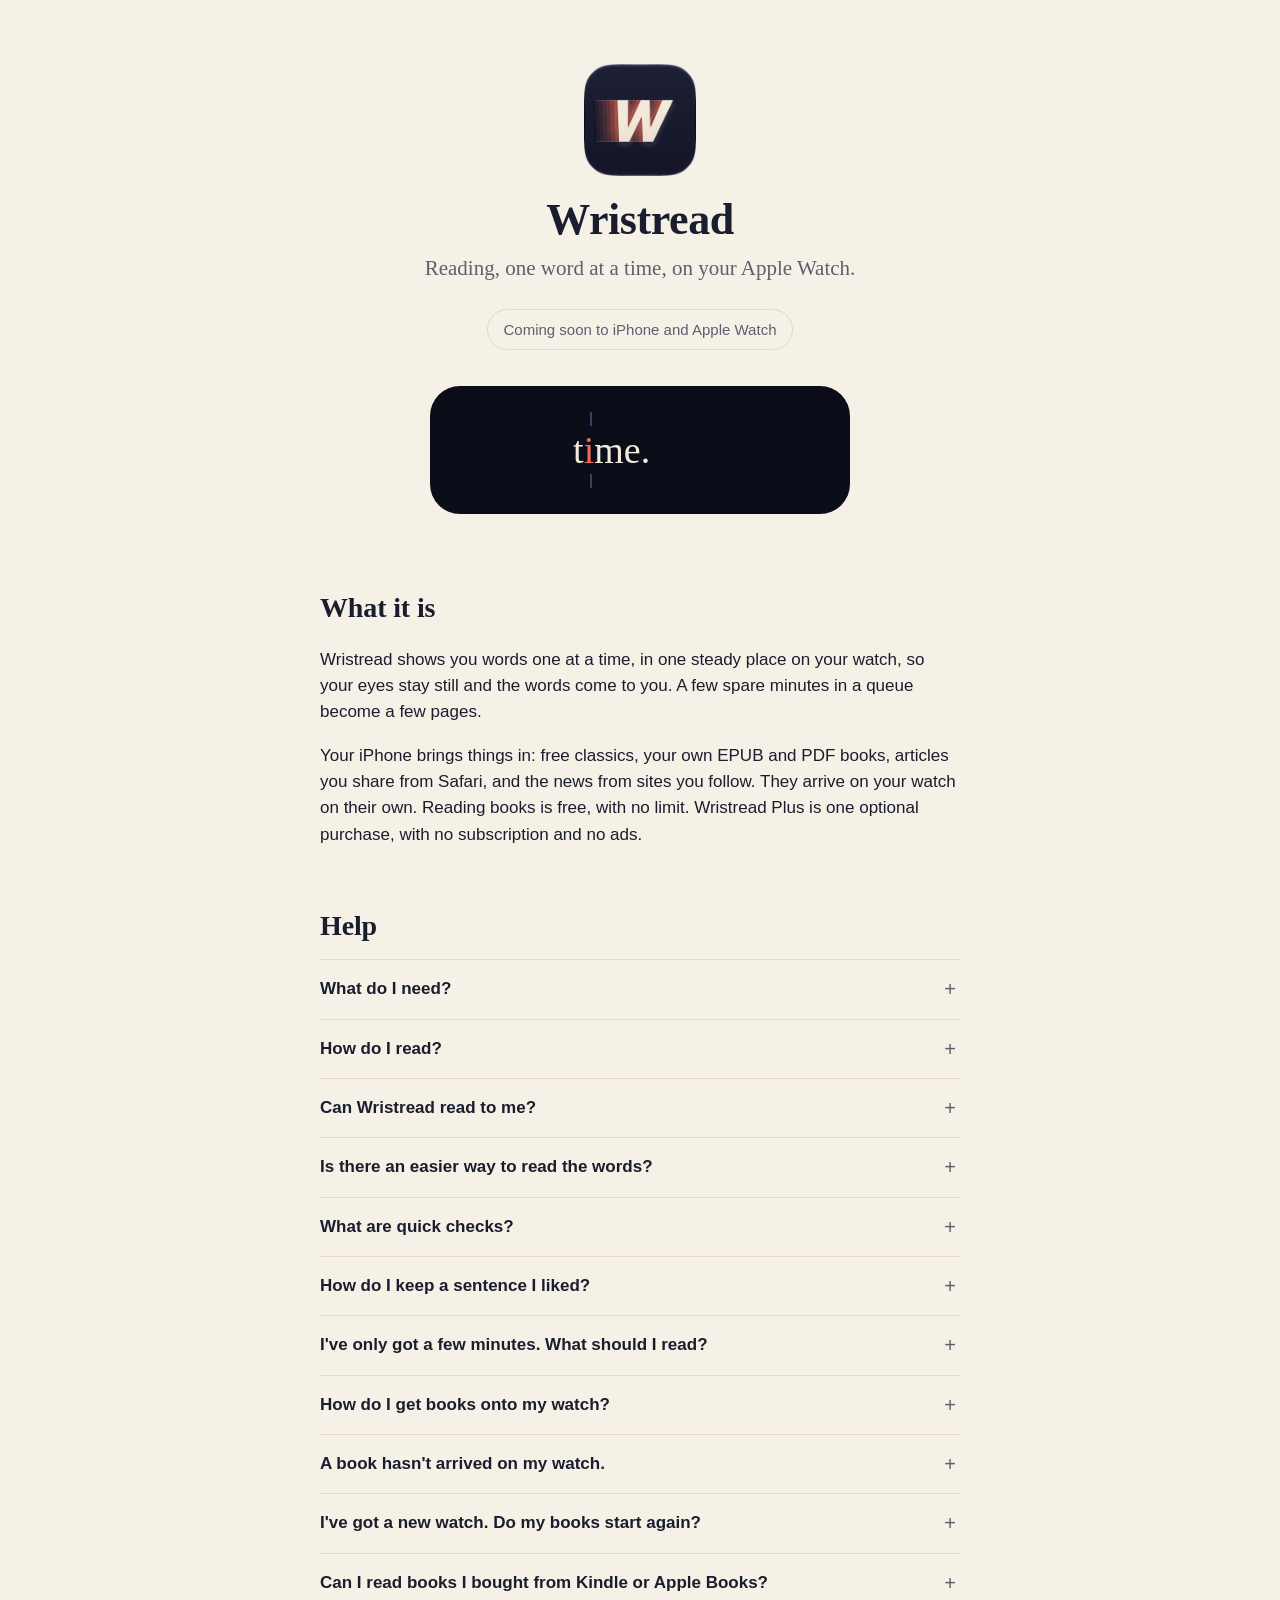
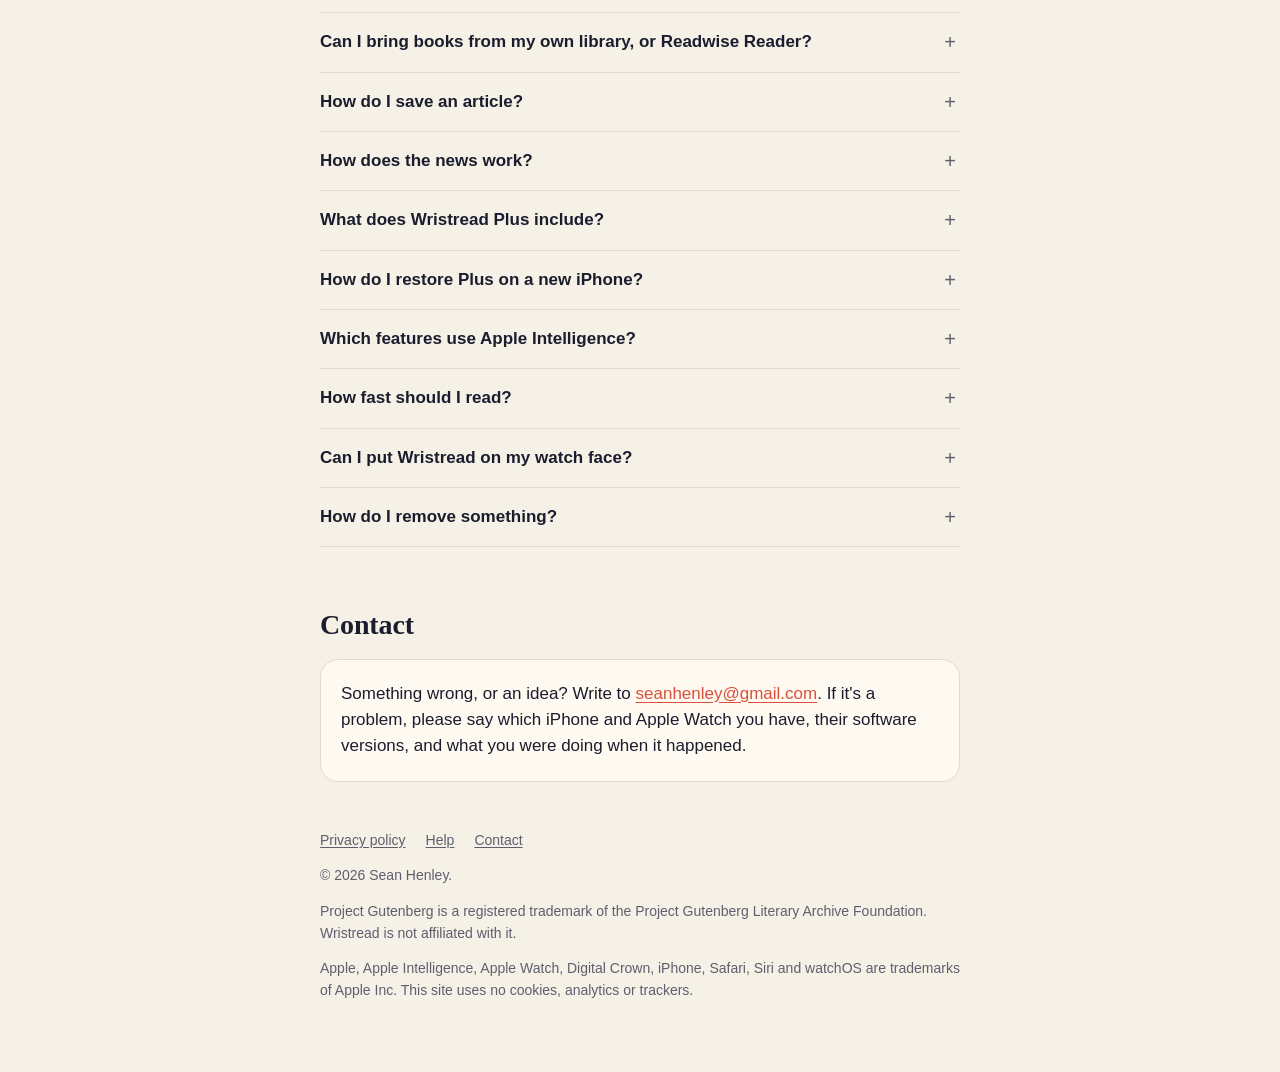
==== index.html @ 84774467 "Wristread help and privacy pages, 19 October 2026" ====
<!doctype html>
<html lang="en">
<head>
  <meta charset="utf-8">
  <meta name="viewport" content="width=device-width, initial-scale=1">
  <title>Wristread</title>
  <meta name="description" content="Read on your Apple Watch, one word at a time. Books, articles and the news, brought in by your iPhone. Help, questions and contact.">
  <meta name="theme-color" content="#141729">
  <meta property="og:title" content="Wristread">
  <meta property="og:description" content="Reading, one word at a time, on your Apple Watch.">
  <meta property="og:image" content="icon.png">
  <link rel="icon" type="image/png" href="favicon.png">
  <link rel="apple-touch-icon" href="apple-touch-icon.png">
  <link rel="stylesheet" href="site.css">
</head>
<body>
  <header class="masthead">
    <img src="icon.png" alt="The Wristread icon: a cream italic W leaving a coral motion trail on dark ink.">
    <h1>Wristread</h1>
    <p class="line">Reading, one word at a time, on your Apple Watch.</p>
    <!-- At launch, replace this with Apple's "Download on the App Store" badge linking to the listing. -->
    <span class="badge">Coming soon to iPhone and Apple Watch</span>
    <div class="reader" aria-hidden="true"><div class="word" id="word"></div></div>
  </header>

  <main>
    <h2>What it is</h2>
    <p>Wristread shows you words one at a time, in one steady place on your watch, so your eyes stay still and the words come to you. A few spare minutes in a queue become a few pages.</p>
    <p>Your iPhone brings things in: free classics, your own EPUB and PDF books, articles you share from Safari, and the news from sites you follow. They arrive on your watch on their own. Reading books is free, with no limit. Wristread Plus is one optional purchase, with no subscription and no ads.</p>

    <h2 id="help">Help</h2>

    <details>
      <summary>What do I need?</summary>
      <p>An iPhone with iOS 27 or later, paired with an Apple Watch with watchOS 27 or later. You read on the watch; the iPhone app is where books, articles and news come in.</p>
    </details>

    <details>
      <summary>How do I read?</summary>
      <p>Open a book on your watch and tap the screen to start or pause, or double-tap your fingers on watches with Double Tap. While it's playing, turn the Digital Crown to go faster or slower. While it's paused, the crown steps back and forth a word at a time. Lowering your wrist pauses.</p>
      <p>Lost the thread? Press and hold the screen to glance back at the sentence so far. If you glance back three times in a minute, Wristread eases the speed off a little (you can turn that off in Settings).</p>
      <p>Paused on a word you don't know? Turn the crown back to it and hold the screen. With Wristread Plus, you'll see what it means in that sentence (this needs Apple Intelligence).</p>
      <p>The first time you open Wristread on your watch, a short introduction finds a pace that feels comfortable for you. You can also take the reading test in the iPhone app and start from your result.</p>
    </details>

    <details>
      <summary>Can Wristread read to me?</summary>
      <p>Yes, with Read Along. Connect AirPods or other Bluetooth headphones to your watch, open a book, and tap the headphones at the top right of the reader. Each word is spoken as it appears, each chapter is announced by name, and it keeps reading when you lower your wrist. Turn the Digital Crown to set the listening speed, which is kept separately from your reading speed.</p>
      <p>Pause and resume from your AirPods or the watch's Now Playing controls. Now Playing's skip buttons go back or forward a sentence. On AirPods, previous track says the last sentence again, and next track moves on to the next chapter or story. For a sleep timer, pause, tap the list button at the bottom right of the reader, and choose the end of the chapter, or 5 to 45 minutes.</p>
      <p>When an article or story ends, Keep listening carries on to the next unread one (you can turn it off in Settings). With Plus, In short first tells you in a sentence what the next one is about, so you can skip it with your AirPods. It's written by Apple Intelligence on your iPhone. Turn on Show the sentence to follow each word lit up in its sentence. Choose and preview a voice in Settings, including your Personal Voice if you've made one.</p>
      <p>You can also ask Siri on your watch to "read to me in Wristread" or "listen to the news in Wristread".</p>
      <p>Read Along is part of Wristread Plus. You can try it free on the built-in guide, How to Wristread.</p>
    </details>

    <details>
      <summary>Is there an easier way to read the words?</summary>
      <p>Turn on Easy Reading in Settings on your watch. It uses rounded, widely spaced letters, one word at a time, and it may help some readers. Blink beats add a short rest between paragraphs. Both are free.</p>
    </details>

    <details>
      <summary>What are quick checks?</summary>
      <p>When you read on from one chapter into the next, Wristread asks two short questions about the end of the chapter you've just finished. It then shows your effective speed: your speed times how much you took in. It's a more honest number than speed alone.</p>
      <p>Today's understanding is in Settings, then Reading stats, on your watch. With Plus, so is your effective speed over the week. Quick checks are free and need Apple Intelligence. They're on unless you turn them off in Settings.</p>
    </details>

    <details>
      <summary>How do I keep a sentence I liked?</summary>
      <p>Highlight it. While paused, tap the highlighter at the bottom of the reader. While reading or listening, say "Save that in Wristread" to Siri on your watch and the sentence you're on is kept. Your highlights wait on your iPhone, in Library → Highlights and on each book's page, ready to share.</p>
      <p>With Wristread Plus and Readwise connected, they also go to your Readwise account.</p>
    </details>

    <details>
      <summary>I've only got a few minutes. What should I read?</summary>
      <p>Ask Siri on your watch to "read for five minutes in Wristread" (anything from two to thirty). Wristread opens the unread article, story or chapter that best fits the time at your speed. Once it has learned when you usually read, the Smart Stack offers something before then too.</p>
    </details>

    <details>
      <summary>How do I get books onto my watch?</summary>
      <p>In the iPhone app, tap <strong>+</strong>:</p>
      <ul>
        <li><strong>Free Classics</strong>: public-domain books from Project Gutenberg, one tap each.</li>
        <li><strong>Import a File</strong>: EPUB, PDF, plain text, Markdown, web pages and RTF.</li>
      </ul>
      <p>You can also open a file in Wristread from Files, Mail or any app's share sheet. Everything you add is sent to your watch by itself.</p>
    </details>

    <details>
      <summary>A book hasn't arrived on my watch.</summary>
      <p>Books travel from your iPhone to your watch over Bluetooth and Wi-Fi, and arrive the next time Wristread opens on your watch. Keep your iPhone nearby and open Wristread on both. A long book can take a few minutes.</p>
      <p>If the iPhone app asks you to install Wristread on your watch, open the Watch app on your iPhone, find Wristread, and tap Install. If a transfer fails, Wristread tries again the next time you open it on either device.</p>
    </details>

    <details>
      <summary>I've got a new watch. Do my books start again?</summary>
      <p>No. Your iPhone keeps your place in every book, as your watch last reported it. When your books arrive on a new or reset watch, each one carries on where you left off. Your places are kept with your library on your iPhone, so they're in its backups too.</p>
    </details>

    <details>
      <summary>Can I read books I bought from Kindle or Apple Books?</summary>
      <p>No. Books protected with DRM can't be opened by any other app. DRM-free EPUBs work, including those from Project Gutenberg, Standard Ebooks and the many publishers and stores that sell books without DRM.</p>
    </details>

    <details>
      <summary>Can I bring books from my own library, or Readwise Reader?</summary>
      <p>With Wristread Plus, yes. In the iPhone app, tap <strong>+</strong>, then Libraries &amp; Readwise.</p>
      <ul>
        <li><strong>Your libraries</strong>: any OPDS catalog, such as Calibre's content server (usually <code>http://your-mac.local:8080/opds</code>), Kavita or Komga. Add a sign-in if your library needs one. Wristread asks to use your local network the first time, to reach a library on your Mac or home server.</li>
        <li><strong>Readwise</strong>: connect with your Readwise access token. The newest articles in your Shortlist and Later lists arrive on your watch, and when you finish one on your wrist it's archived in Reader. Your highlights go to Readwise, and your Daily Review arrives each morning to read or hear.</li>
      </ul>
    </details>

    <details>
      <summary>How do I save an article?</summary>
      <p>In Safari, tap Share, then Wristread. The page is saved as you see it, so articles you're signed in to come through too. In the app, you can also tap <strong>+</strong>, then Save an Article, and paste a link.</p>
      <p>Your first five articles are free. Wristread Plus saves as many as you like.</p>
    </details>

    <details>
      <summary>How does the news work?</summary>
      <p>Tap <strong>+</strong>, then News Sources. Choose a suggestion, or type a site's address (like theguardian.com) or paste a feed link. Many paid newsletters give subscribers a private feed link, and that works too.</p>
      <p>Each time Wristread refreshes, it brings the newest few stories from each source, from the last day and a half. Stories leave your library after three days. You can follow one source free, and any number with Plus. In News Sources, each site shows its latest headline and how many of its stories you have, so you can see it's working.</p>
      <p>With Plus, Today in Brief turns the day's stories into one calm two-minute read, written by Apple Intelligence on your iPhone. It needs at least three stories from the last day to work from.</p>
    </details>

    <details>
      <summary>What does Wristread Plus include?</summary>
      <p>One purchase, yours for good. There's no subscription, it's shared with your family through Family Sharing, and every Plus feature added later is included. It adds:</p>
      <ul>
        <li><strong>Listen</strong>: Read Along, with each word spoken through your AirPods as it appears.</li>
        <li><strong>Read more of what you like</strong>: unlimited saved articles, as many news sources as you like, and your own libraries and Readwise Reader (see below).</li>
        <li><strong>Apple Intelligence</strong>: Today in Brief, the day's news as one calm two-minute read; In short, a sentence on each story before it's read to you; recaps and questions about your book, without spoilers; and word meanings, by holding a paused word.*</li>
        <li><strong>Make it yours</strong>: the live complication, which fills as you read through the chapter and shows the minutes left in it; speed training; your reading history by week and month; and reading styles (rounded, serif or mono type, six focus colours, and two or three words at a time).</li>
      </ul>
      <p class="small">* Needs a device and region where Apple Intelligence is available and turned on.</p>
      <p>Always free: the reader with every comfort feature, unlimited books, five articles and one news source, Read Along in the built-in guide, the introduction, reading test and quick checks, today's reading stats, and Siri, Shortcuts and Spotlight.</p>
      <p>You can get Plus on your iPhone (Get Plus, at the top left of the library) or on your watch (Settings, the gear at the top left of the library, then Wristread Plus). It's the same purchase on both.</p>
    </details>

    <details>
      <summary>How do I restore Plus on a new iPhone?</summary>
      <p>Open Wristread on your iPhone, tap Get Plus at the top left of the library, then Restore. On the watch, it's in Settings, then Wristread Plus, then Restore. With Family Sharing, members of your family get Plus without buying it again.</p>
      <p>Changed your mind? Purchases go through Apple, so you can ask Apple for a refund at <a href="https://reportaproblem.apple.com">reportaproblem.apple.com</a>.</p>
    </details>

    <details>
      <summary>Which features use Apple Intelligence?</summary>
      <p>Today in Brief and In short are written on your iPhone by its on-device model. They go nowhere except your own watch.</p>
      <p>On the watch, recaps, quick checks, word meanings, and Siri's answers to "What's happened so far in Wristread?" and questions about your book come from Apple's Private Cloud Compute. They use only text from before your place in the book, or, for a word's meaning, the sentence on screen. See the <a href="privacy.html">privacy policy</a> for exactly what is sent.</p>
      <p>All of these need a device with Apple Intelligence turned on. Without it, they don't appear, or they say that they need it.</p>
      <p>Summaries can contain mistakes. Each story in the news is there in full if you want the original.</p>
    </details>

    <details>
      <summary>How fast should I read?</summary>
      <p>Studies of reading one word at a time find that understanding holds up well at ordinary speeds, around 250 to 350 words a minute, and falls away above that. So Wristread starts you just above your own natural pace rather than at a headline number, and its speed training only adds a few words a minute at a time.</p>
      <p>"How Wristread reads", at the end of the library on your iPhone, sets out the research with its sources. On the watch, it's in Settings, under How it works.</p>
    </details>

    <details>
      <summary>Can I put Wristread on my watch face?</summary>
      <p>Yes. Edit a watch face and add the Now Reading complication; it's also in the Smart Stack. With Plus it shows your book and the minutes left in the chapter, and fills as you read through it. There's also a Continue Reading control for Control Center and the Action button on Apple Watch Ultra.</p>
      <p>You can ask Siri on your watch to "continue reading in Wristread" or "read faster in Wristread". With Plus, you can also ask "What's happened so far in Wristread?" for a recap, or "Ask Wristread about my book".</p>
    </details>

    <details>
      <summary>How do I remove something?</summary>
      <p>On your iPhone, open the book, article or story and tap Remove. It's removed from your watch too.</p>
    </details>

    <h2 id="contact">Contact</h2>
    <div class="panel">
      <p>Something wrong, or an idea? Write to <a href="mailto:seanhenley@gmail.com?subject=Wristread">seanhenley@gmail.com</a>. If it's a problem, please say which iPhone and Apple Watch you have, their software versions, and what you were doing when it happened.</p>
    </div>
  </main>

  <footer>
    <nav>
      <a href="privacy.html">Privacy policy</a>
      <a href="#help">Help</a>
      <a href="#contact">Contact</a>
    </nav>
    <p>© 2026 Sean Henley.</p>
    <p>Project Gutenberg is a registered trademark of the Project Gutenberg Literary Archive Foundation. Wristread is not affiliated with it.</p>
    <p>Apple, Apple Intelligence, Apple Watch, Digital Crown, iPhone, Safari, Siri and watchOS are trademarks of Apple Inc. This site uses no cookies, analytics or trackers.</p>
  </footer>

  <script>
    // The reader in miniature: each word placed so its focus letter sits on the guide line.
    (function () {
      var el = document.getElementById("word");
      var text = "Read one word at a time. Your eyes stay still, and the words come to you.";
      var words = text.split(" ");
      var still = window.matchMedia("(prefers-reduced-motion: reduce)").matches;

      function pivot(word) {
        var n = word.replace(/[^\p{L}\p{N}]/gu, "").length;
        return n <= 1 ? 0 : n <= 5 ? 1 : n <= 9 ? 2 : n <= 13 ? 3 : 4;
      }

      function show(word) {
        var lead = (word.match(/^[^\p{L}\p{N}]*/u) || [""])[0].length;
        var i = lead + pivot(word);
        el.innerHTML = "";
        var before = document.createElement("span");
        var focus = document.createElement("span");
        var after = document.createElement("span");
        before.textContent = word.slice(0, i);
        focus.textContent = word.charAt(i);
        focus.className = "pivot";
        after.textContent = word.slice(i + 1);
        el.append(before, focus, after);
        var line = el.parentNode.clientWidth * 0.38;
        el.style.paddingLeft = Math.max(0, line - before.offsetWidth - focus.offsetWidth / 2) + "px";
      }

      if (still) { show("Wristread"); return; }
      var at = 0;
      (function next() {
        var word = words[at];
        show(word);
        at = (at + 1) % words.length;
        var pause = /[.!?]$/.test(word) ? 2.4 : /[,;:]$/.test(word) ? 1.6 : 1;
        setTimeout(next, (at === 0 ? 1400 : 0) + 260 * pause);
      })();
    })();
  </script>
</body>
</html>
---- site.css ----
/* Wristread's site: the support page and the privacy policy. Plain files, system fonts, no
   cookies or scripts beyond the little word demo. Colours follow the app icon: dark ink, cream,
   and one coral accent for the focus letter. */

:root {
  --bg: #f6f1e7;
  --surface: #fffaf1;
  --text: #1a1d2e;
  --muted: #5d5f6e;
  --line: #e2d9c8;
  --accent: #d9503b;
  --focus: #e8573f;
  --guide: #c9bfae;
  color-scheme: light dark;
}

@media (prefers-color-scheme: dark) {
  :root {
    --bg: #141729;
    --surface: #1c2036;
    --text: #f3ebdd;
    --muted: #a7a6b3;
    --line: #2c3150;
    --accent: #f56b54;
    --focus: #f56b54;
    --guide: #3a4062;
  }
}

* { box-sizing: border-box; }

html { -webkit-text-size-adjust: 100%; }

body {
  margin: 0;
  background: var(--bg);
  color: var(--text);
  font: 17px/1.55 -apple-system, BlinkMacSystemFont, "SF Pro Text", "Helvetica Neue", Arial, sans-serif;
  -webkit-font-smoothing: antialiased;
}

h1, h2, .word, .masthead .line {
  font-family: ui-serif, "New York", Georgia, "Times New Roman", serif;
}

a { color: var(--accent); text-underline-offset: 0.15em; }

main, header, footer { max-width: 680px; margin: 0 auto; padding: 0 20px; }

/* The support page's opening. */
.masthead { text-align: center; padding-top: 64px; padding-bottom: 8px; }
.masthead img { width: 112px; height: 112px; border-radius: 25px; display: block; margin: 0 auto 20px; }
.masthead h1 { font-size: 44px; line-height: 1.1; margin: 0 0 8px; letter-spacing: -0.01em; }
.masthead .line { font-size: 21px; color: var(--muted); margin: 0 0 24px; }
.badge {
  display: inline-block; padding: 8px 16px; border-radius: 999px;
  border: 1px solid var(--line); color: var(--muted); font-size: 15px;
}

/* The reader in miniature: one word on the guide line, its focus letter held still. */
.reader {
  position: relative; margin: 36px auto 8px; max-width: 420px; height: 128px;
  background: #0b0d18; border-radius: 30px; overflow: hidden;
}
.reader::before, .reader::after {
  content: ""; position: absolute; left: 38%; width: 2px; height: 14px; background: #3a4062;
}
.reader::before { top: 26px; }
.reader::after { bottom: 26px; }
.reader .word {
  position: absolute; top: 50%; left: 0; right: 0; transform: translateY(-50%);
  font-size: 38px; color: #f3ebdd; white-space: pre; text-align: left;
}
.reader .word .pivot { color: #f56b54; }

h2 { font-size: 28px; margin: 56px 0 12px; letter-spacing: -0.005em; }
h3 { font-size: 17px; margin: 28px 0 6px; }
p, li { color: var(--text); }
.small { color: var(--muted); font-size: 15px; }

ul { padding-left: 1.2em; }
li { margin: 0 0 10px; }

.panel {
  background: var(--surface); border: 1px solid var(--line);
  border-radius: 18px; padding: 4px 20px;
}

details { border-bottom: 1px solid var(--line); padding: 2px 0; }
details:first-of-type { border-top: 1px solid var(--line); }
summary {
  cursor: pointer; list-style: none; padding: 14px 28px 14px 0; position: relative;
  font-weight: 600;
}
summary::-webkit-details-marker { display: none; }
summary::after {
  content: "+"; position: absolute; right: 4px; top: 12px; color: var(--muted);
  font-weight: 400; font-size: 20px;
}
details[open] summary::after { content: "−"; }
details > p, details > ul { margin-top: 0; }

footer { padding-top: 48px; padding-bottom: 56px; color: var(--muted); font-size: 14px; }
footer nav { display: flex; flex-wrap: wrap; gap: 8px 20px; margin-bottom: 12px; }
footer nav a { color: var(--muted); }
footer p { color: var(--muted); }

header .crumb {
  display: inline-flex; align-items: center; gap: 10px; padding: 28px 0 0;
  color: var(--text); text-decoration: none; font-weight: 600;
}
header .crumb img { width: 28px; height: 28px; border-radius: 7px; }

@media (max-width: 480px) {
  body { font-size: 16px; }
  .masthead { padding-top: 44px; }
  .masthead h1 { font-size: 36px; }
  .masthead .line { font-size: 19px; }
  .reader { height: 112px; border-radius: 26px; }
  .reader .word { font-size: 32px; }
  h2 { font-size: 25px; }
}
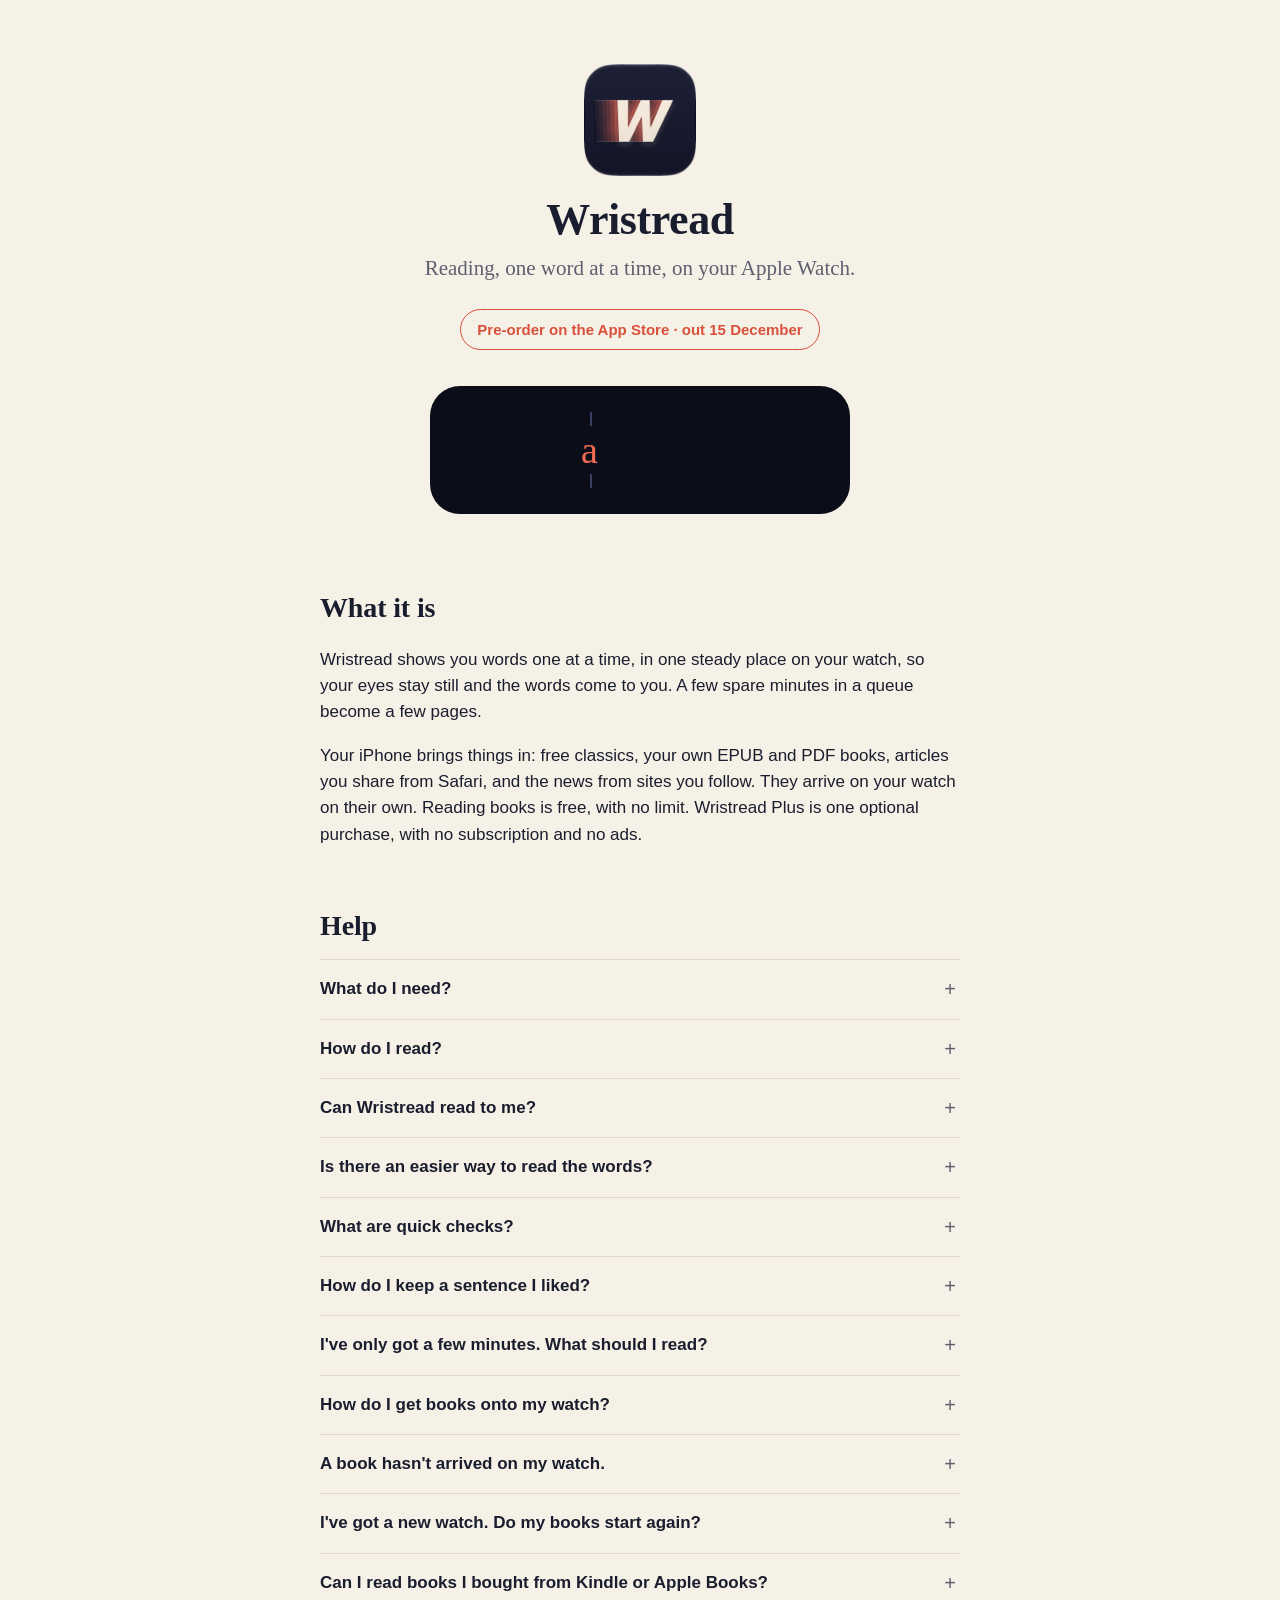
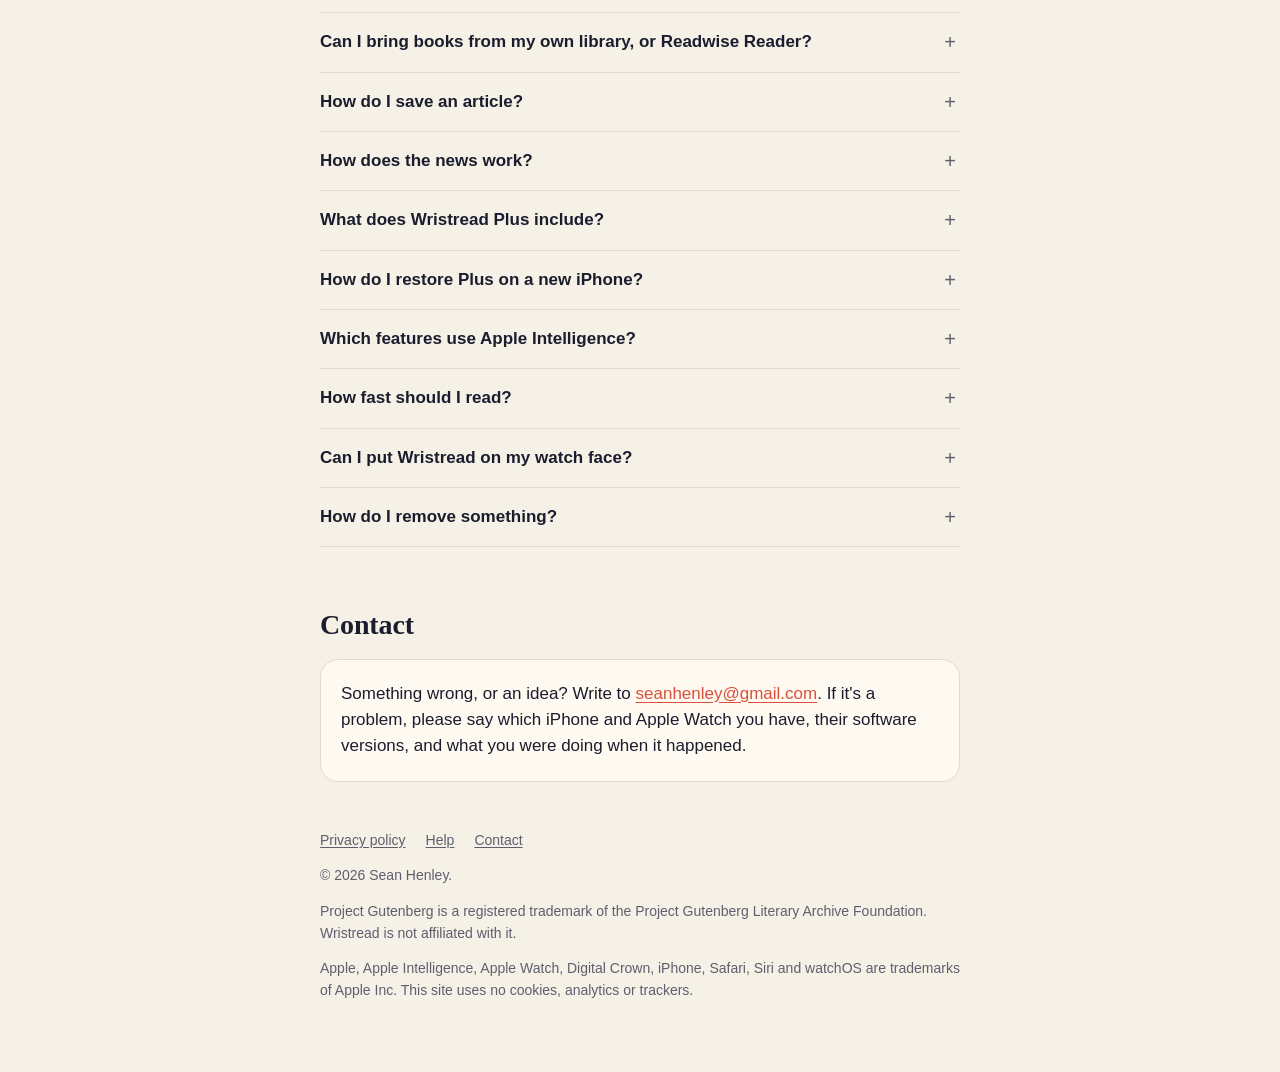
==== commit 855f0b22: "Pre-order on the App Store, and Apple's badge ready for launch day" ====
--- a/index.html
+++ b/index.html
@@ -18,8 +18,13 @@
     <img src="icon.png" alt="The Wristread icon: a cream italic W leaving a coral motion trail on dark ink.">
     <h1>Wristread</h1>
     <p class="line">Reading, one word at a time, on your Apple Watch.</p>
-    <!-- At launch, replace this with Apple's "Download on the App Store" badge linking to the listing. -->
-    <span class="badge">Coming soon to iPhone and Apple Watch</span>
+    <!-- On 15 December, replace this link with Apple's badge, which is in this folder:
+         <a href="https://apps.apple.com/app/id6818735379"><picture>
+           <source srcset="app-store-badge-white.svg" media="(prefers-color-scheme: dark)">
+           <img src="app-store-badge-black.svg" alt="Download on the App Store" height="48"></picture></a>
+         Until then the app can only be pre-ordered, and Apple's guidelines keep its Download badge
+         for apps people can download, so this is a plain link in the site's own style. -->
+    <a class="badge badge-link" href="https://apps.apple.com/app/id6818735379">Pre-order on the App Store · out 15 December</a>
     <div class="reader" aria-hidden="true"><div class="word" id="word"></div></div>
   </header>
 
--- a/site.css
+++ b/site.css
@@ -56,6 +56,8 @@
   display: inline-block; padding: 8px 16px; border-radius: 999px;
   border: 1px solid var(--line); color: var(--muted); font-size: 15px;
 }
+.badge-link { color: var(--accent); border-color: var(--accent); text-decoration: none; font-weight: 600; }
+.badge-link:hover { background: var(--accent); color: var(--bg); }
 
 /* The reader in miniature: one word on the guide line, its focus letter held still. */
 .reader {
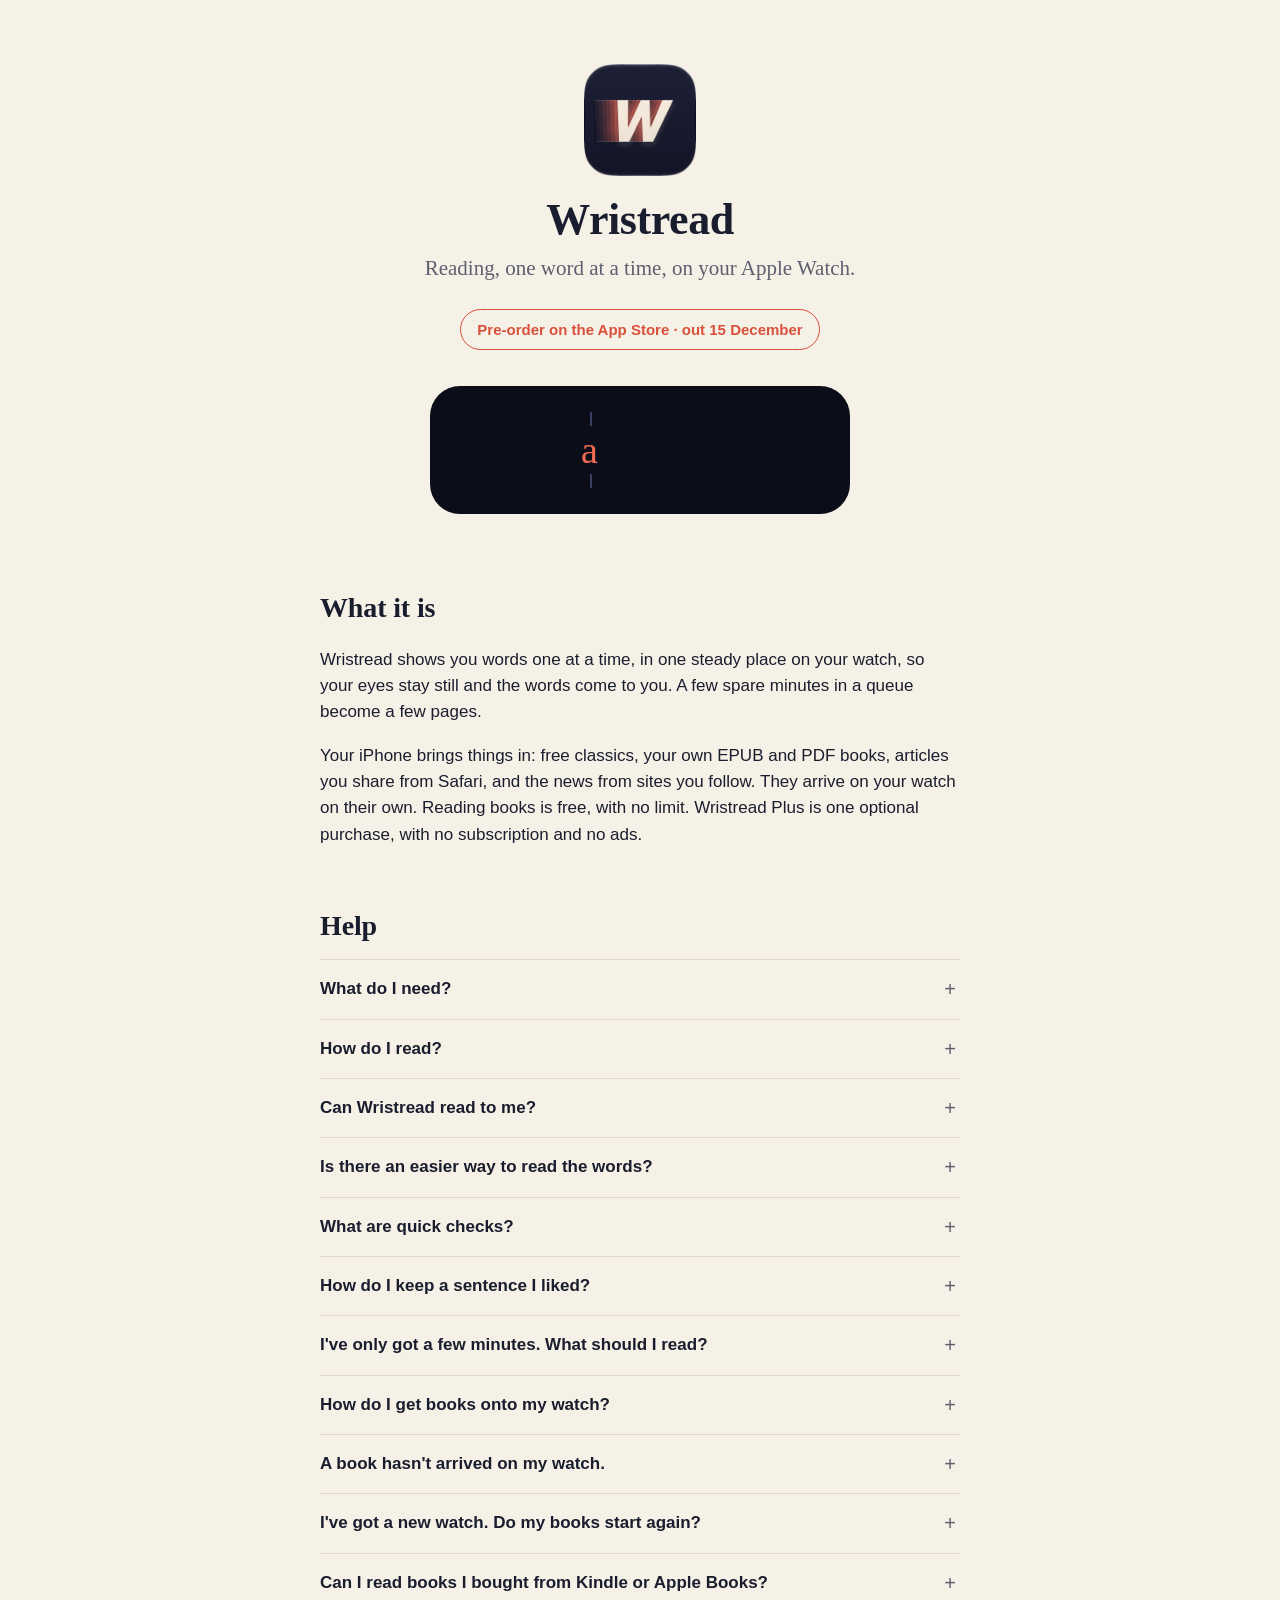
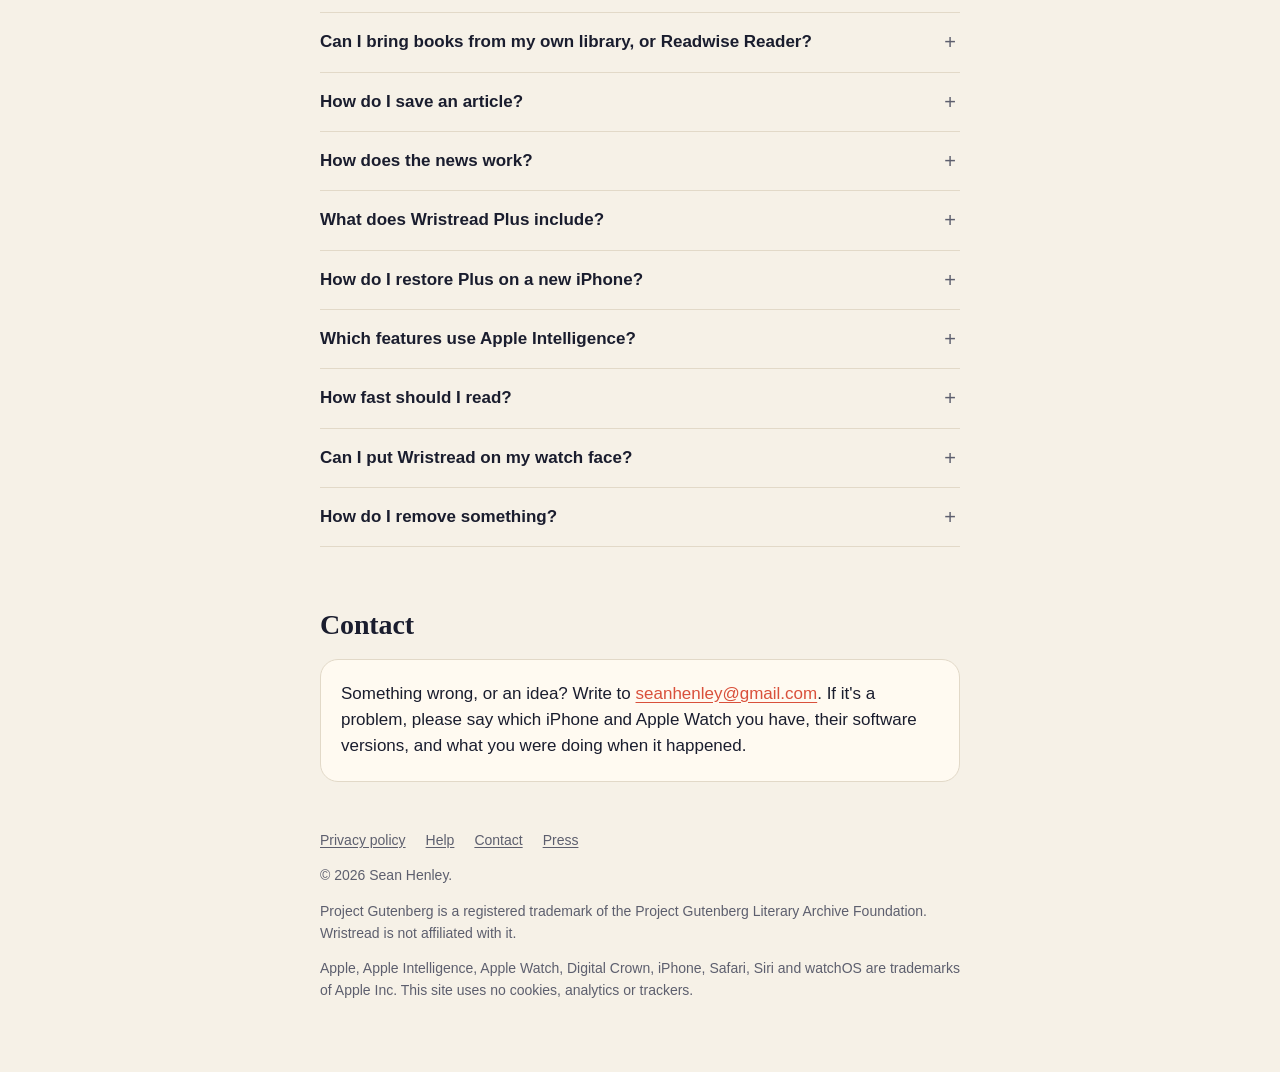
==== commit edbd43a2: "A press kit, linked from the footer" ====
--- a/index.html
+++ b/index.html
@@ -183,6 +183,7 @@
       <a href="privacy.html">Privacy policy</a>
       <a href="#help">Help</a>
       <a href="#contact">Contact</a>
+      <a href="press.html">Press</a>
     </nav>
     <p>© 2026 Sean Henley.</p>
     <p>Project Gutenberg is a registered trademark of the Project Gutenberg Literary Archive Foundation. Wristread is not affiliated with it.</p>
--- a/site.css
+++ b/site.css
@@ -102,6 +102,24 @@
 details[open] summary::after { content: "−"; }
 details > p, details > ul { margin-top: 0; }
 
+/* The press kit. */
+.line-lead { font-family: ui-serif, "New York", Georgia, serif; font-size: 21px; color: var(--muted); margin: 0 0 20px; }
+.button {
+  display: inline-block; padding: 10px 18px; border-radius: 999px;
+  background: var(--accent); color: var(--bg); text-decoration: none; font-weight: 600;
+}
+.button:hover { background: var(--focus); }
+.facts { display: grid; grid-template-columns: max-content 1fr; gap: 8px 20px; margin: 0; }
+.facts dt { color: var(--muted); font-weight: 600; }
+.facts dd { margin: 0; }
+.shots { display: grid; grid-template-columns: repeat(auto-fill, minmax(120px, 1fr)); gap: 12px; margin: 12px 0 8px; }
+.shots-watch { grid-template-columns: repeat(auto-fill, minmax(150px, 1fr)); }
+.shots img { width: 100%; height: auto; display: block; border-radius: 14px; border: 1px solid var(--line); }
+.shots a:focus-visible img { outline: 2px solid var(--accent); outline-offset: 3px; }
+.icon-row { display: flex; align-items: center; gap: 16px; padding: 16px 20px; }
+.icon-row img { width: 96px; height: 96px; border-radius: 22px; flex: none; }
+.icon-row p { margin: 0; }
+
 footer { padding-top: 48px; padding-bottom: 56px; color: var(--muted); font-size: 14px; }
 footer nav { display: flex; flex-wrap: wrap; gap: 8px 20px; margin-bottom: 12px; }
 footer nav a { color: var(--muted); }
@@ -121,4 +139,6 @@
   .reader { height: 112px; border-radius: 26px; }
   .reader .word { font-size: 32px; }
   h2 { font-size: 25px; }
+  .facts { grid-template-columns: 1fr; gap: 2px; }
+  .facts dd { margin-bottom: 10px; }
 }
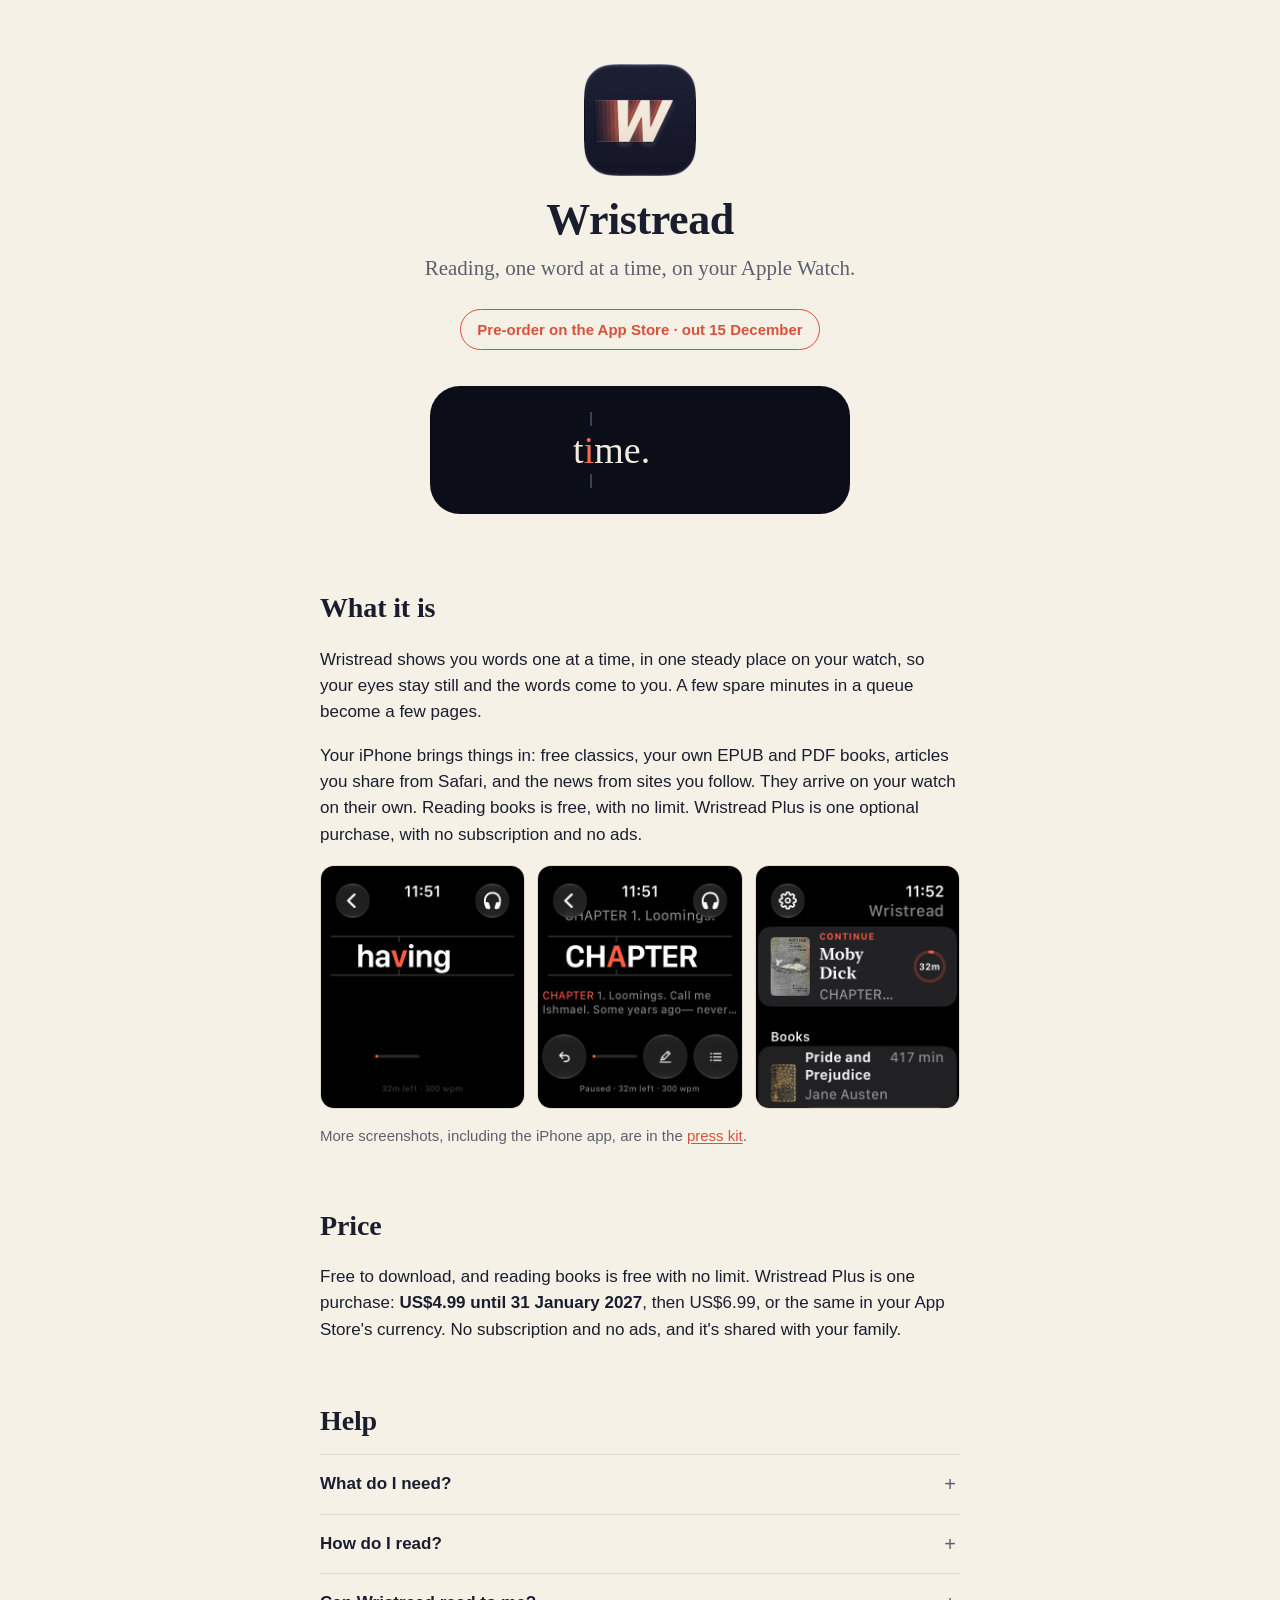
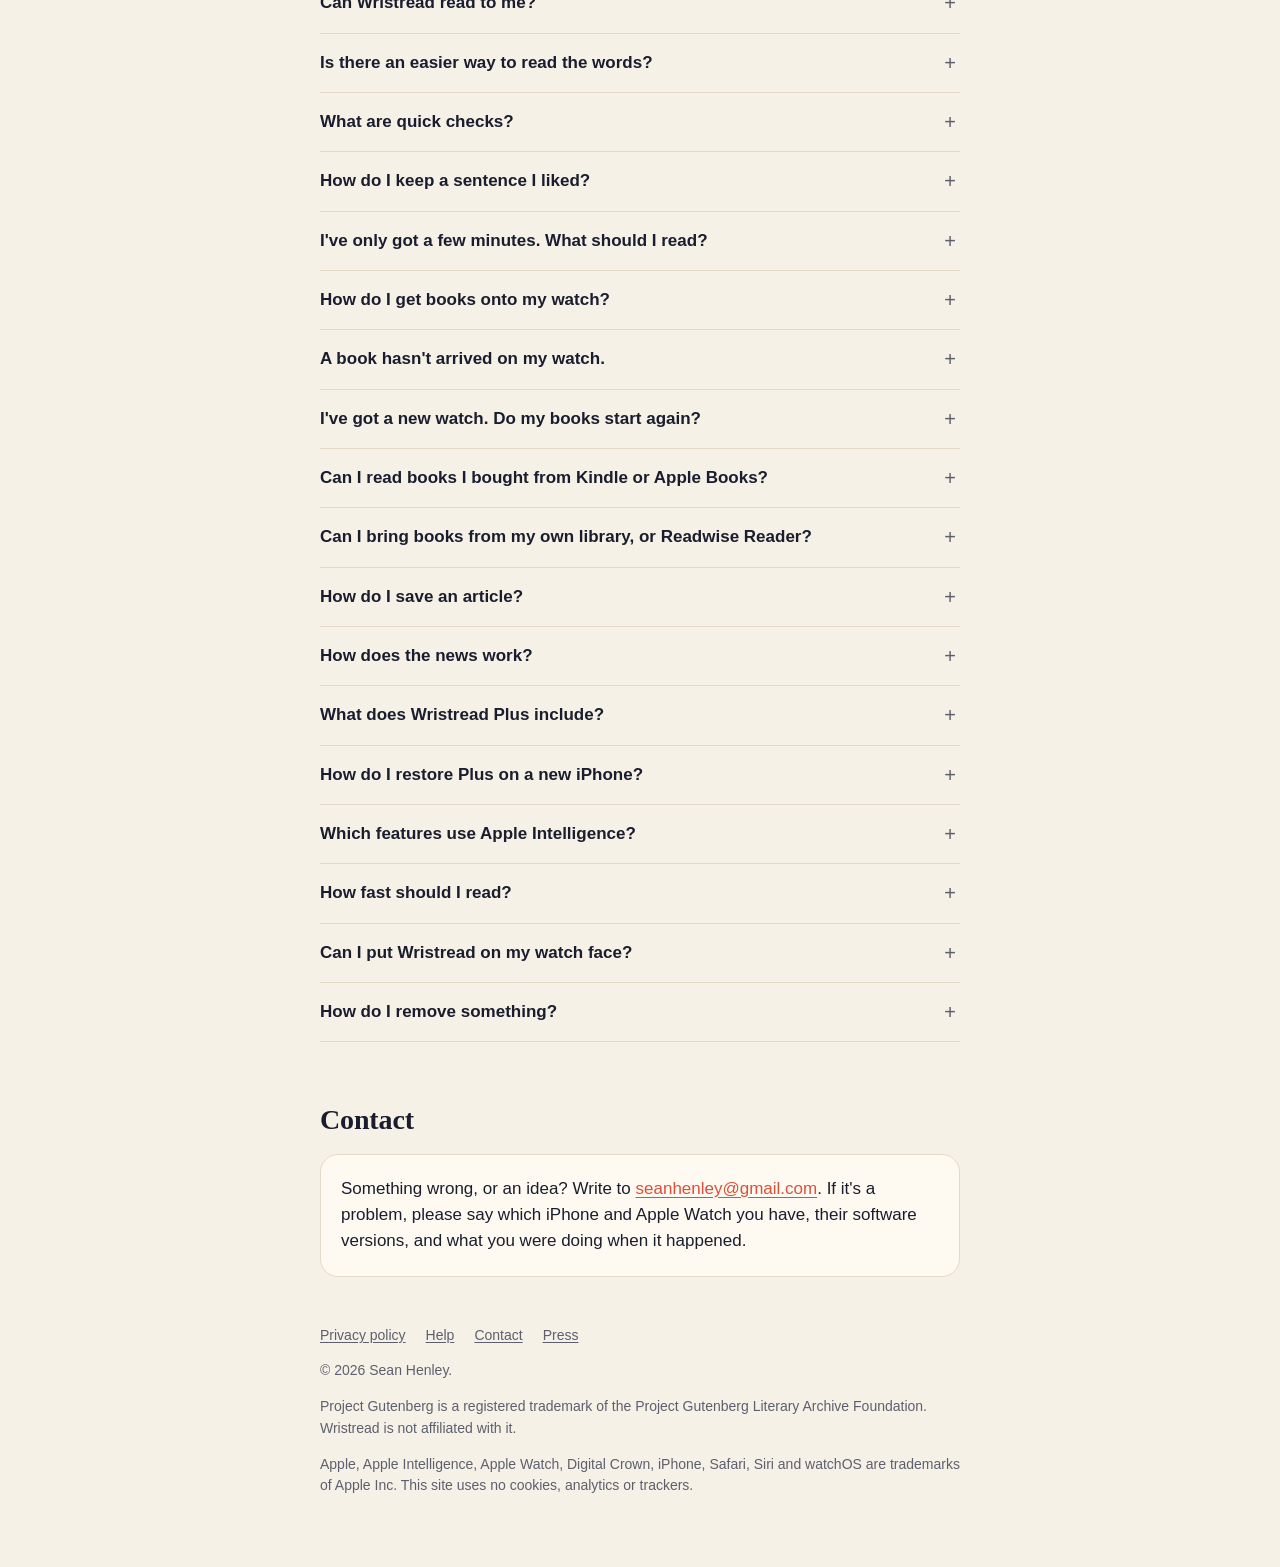
==== commit 7ea45153: "Screenshots and the price, with the launch offer" ====
--- a/index.html
+++ b/index.html
@@ -32,12 +32,23 @@
     <h2>What it is</h2>
     <p>Wristread shows you words one at a time, in one steady place on your watch, so your eyes stay still and the words come to you. A few spare minutes in a queue become a few pages.</p>
     <p>Your iPhone brings things in: free classics, your own EPUB and PDF books, articles you share from Safari, and the news from sites you follow. They arrive on your watch on their own. Reading books is free, with no limit. Wristread Plus is one optional purchase, with no subscription and no ads.</p>
+    <div class="shots shots-home">
+      <a href="press/watch/01-reader.jpg"><img src="press/watch/01-reader.jpg" alt="The reader: the word “having” on the guide line, its focus letter in coral" loading="lazy"></a>
+      <a href="press/watch/03-reader-paused.jpg"><img src="press/watch/03-reader-paused.jpg" alt="Paused on the word CHAPTER, with the sentence so far below it" loading="lazy"></a>
+      <a href="press/watch/04-library.jpg"><img src="press/watch/04-library.jpg" alt="The watch library: Continue Moby Dick, with 32 minutes left in the chapter" loading="lazy"></a>
+    </div>
+    <p class="small">More screenshots, including the iPhone app, are in the <a href="press.html">press kit</a>.</p>
+
+    <h2 id="price">Price</h2>
+    <!-- On 1 February 2027, drop the launch price: "Wristread Plus is one purchase, US$6.99 or the same in your App Store's currency." -->
+    <p>Free to download, and reading books is free with no limit. Wristread Plus is one purchase: <strong>US$4.99 until 31 January 2027</strong>, then US$6.99, or the same in your App Store's currency. No subscription and no ads, and it's shared with your family.</p>
 
     <h2 id="help">Help</h2>
 
     <details>
       <summary>What do I need?</summary>
-      <p>An iPhone with iOS 27 or later, paired with an Apple Watch with watchOS 27 or later. You read on the watch; the iPhone app is where books, articles and news come in.</p>
+      <p>An Apple Watch with watchOS 27 or later, paired with an iPhone with iOS 27 or later. You read on the watch; the iPhone app is where books, articles and news come in.</p>
+      <p>watchOS 27 runs on Apple Watch Series 9 or later, Apple Watch SE (3rd generation) and Apple Watch Ultra 2 or later. Older watches, including Series 8, the earlier SE and the first Ultra, can't run Wristread.</p>
     </details>
 
     <details>
--- a/site.css
+++ b/site.css
@@ -114,6 +114,7 @@
 .facts dd { margin: 0; }
 .shots { display: grid; grid-template-columns: repeat(auto-fill, minmax(120px, 1fr)); gap: 12px; margin: 12px 0 8px; }
 .shots-watch { grid-template-columns: repeat(auto-fill, minmax(150px, 1fr)); }
+.shots-home { grid-template-columns: repeat(3, 1fr); }
 .shots img { width: 100%; height: auto; display: block; border-radius: 14px; border: 1px solid var(--line); }
 .shots a:focus-visible img { outline: 2px solid var(--accent); outline-offset: 3px; }
 .icon-row { display: flex; align-items: center; gap: 16px; padding: 16px 20px; }
